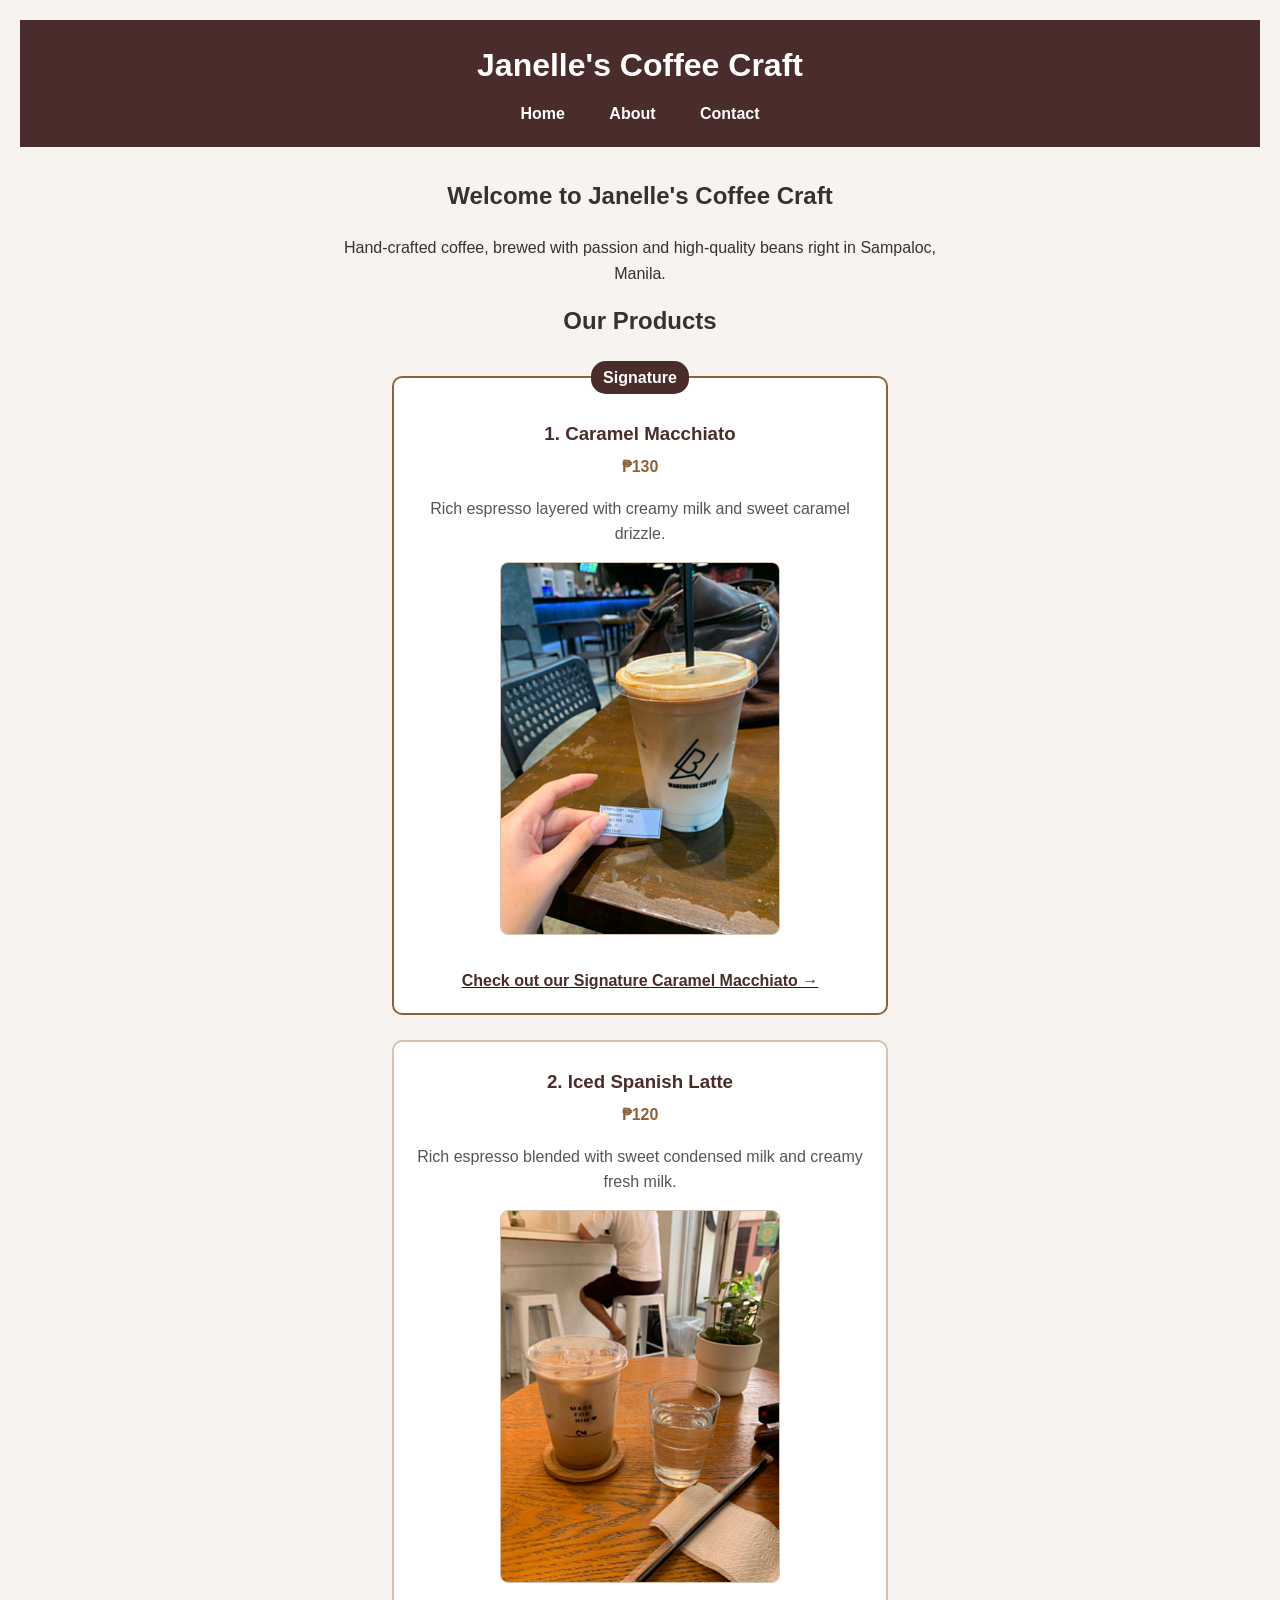
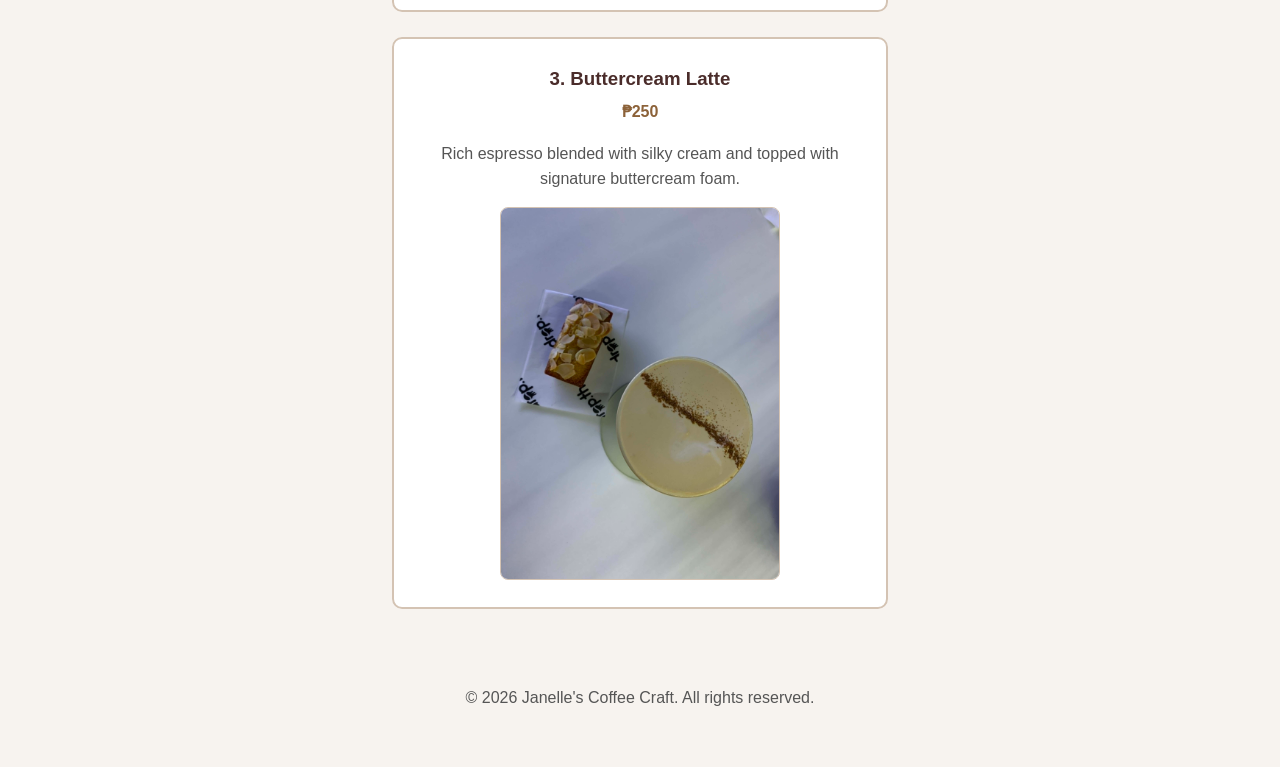
==== index.html @ 73d6a41f "Match index header width with about and contact pages" ====
<!DOCTYPE html>
<html lang="en">
<head>
  <meta charset="UTF-8">
  <meta name="viewport" content="width=device-width, initial-scale=1.0">
  <title>Janelle's Coffee Craft - Home</title>
  <link rel="stylesheet" href="style.css">
  <style>
    body {
      font-family: Arial, sans-serif;
      background-color: #f7f3ef;
      color: #333333;
      text-align: center;
      margin: 0;
      padding: 20px; /* Matching about.html and contact.html */
    }

    nav a {
      color: #ffffff;
      font-weight: bold;
      text-decoration: none;
      margin: 0 10px;
    }

    nav a:hover {
      color: #d4c3b3;
    }

    main {
      max-width: 650px;
      margin: 0 auto;
      text-align: center;
    }
  </style>
</head>
<body>

  <header>
    <h1 style="color: #ffffff;">Janelle's Coffee Craft</h1>
    <nav style="color: #ffffff;">
      <ul>
        <li><a href="index.html" style="color: #ffffff;">Home</a></li>
        <li><a href="about.html" style="color: #ffffff;">About</a></li>
        <li><a href="contact.html" style="color: #ffffff;">Contact</a></li>
      </ul>
    </nav>
  </header>

  <main>
    <h2>Welcome to Janelle's Coffee Craft</h2>
    <p>Hand-crafted coffee, brewed with passion and high-quality beans right in Sampaloc, Manila.</p>

    <h2>Our Products</h2>

    <!-- Coffee Item 1 -->
    <table align="center" border="0" cellpadding="0" cellspacing="0" style="max-width: 500px; width: 100%; margin-bottom: 25px;">
      <tr>
        <td>
          <fieldset style="background-color: #ffffff; border: 2px solid #8c6239; border-radius: 10px; padding: 20px; text-align: center;">
            <legend style="background-color: #4a2c2a; color: #ffffff; padding: 4px 12px; border-radius: 15px; font-weight: bold;">Signature</legend>
            <h3 style="color: #4a2c2a; margin: 5px 0;">1. Caramel Macchiato</h3>
            <p style="color: #8c6239; font-weight: bold; font-size: 16px; margin: 5px 0;">₱130</p>
            <p style="color: #555555; margin-bottom: 15px;">Rich espresso layered with creamy milk and sweet caramel drizzle.</p>
            <a href="products/caramel-macchiato.html">
              <img src="coffee1.jpg" alt="Caramel Macchiato" width="280" style="border-radius: 8px; border: 1px solid #d4c3b3;"><br><br>
              <b style="color: #4a2c2a;">Check out our Signature Caramel Macchiato &rarr;</b>
            </a>
          </fieldset>
        </td>
      </tr>
    </table>

    <!-- Coffee Item 2 -->
    <table align="center" border="0" cellpadding="0" cellspacing="0" style="max-width: 500px; width: 100%; margin-bottom: 25px;">
      <tr>
        <td>
          <fieldset style="background-color: #ffffff; border: 2px solid #d4c3b3; border-radius: 10px; padding: 20px; text-align: center;">
            <h3 style="color: #4a2c2a; margin: 5px 0;">2. Iced Spanish Latte</h3>
            <p style="color: #8c6239; font-weight: bold; font-size: 16px; margin: 5px 0;">₱120</p>
            <p style="color: #555555; margin-bottom: 15px;">Rich espresso blended with sweet condensed milk and creamy fresh milk.</p>
            <img src="coffee2.jpg" alt="Iced Spanish Latte" width="280" style="border-radius: 8px; border: 1px solid #d4c3b3;">
          </fieldset>
        </td>
      </tr>
    </table>

    <!-- Coffee Item 3 -->
    <table align="center" border="0" cellpadding="0" cellspacing="0" style="max-width: 500px; width: 100%; margin-bottom: 25px;">
      <tr>
        <td>
          <fieldset style="background-color: #ffffff; border: 2px solid #d4c3b3; border-radius: 10px; padding: 20px; text-align: center;">
            <h3 style="color: #4a2c2a; margin: 5px 0;">3. Buttercream Latte</h3>
            <p style="color: #8c6239; font-weight: bold; font-size: 16px; margin: 5px 0;">₱250</p>
            <p style="color: #555555; margin-bottom: 15px;">Rich espresso blended with silky cream and topped with signature buttercream foam.</p>
            <img src="coffee3.jpg" alt="Buttercream Latte" width="280" style="border-radius: 8px; border: 1px solid #d4c3b3;">
          </fieldset>
        </td>
      </tr>
    </table>

  </main>

  <footer>
    <p>&copy; 2026 Janelle's Coffee Craft. All rights reserved.</p>
  </footer>

</body>
</html>
---- style.css ----
/* ==========================================================================
   1. VARIABLES
   ========================================================================== */
:root {
  --brand-color: #4a2c2a;
  --accent-color: #8c6239;
  --dark-ink: #333333;
  --muted-grey: #555555;
  --light-bg: #f7f3ef;
  --card-bg: #ffffff;
  --border-color: #d4c3b3;
}

/* ==========================================================================
   2. BASE STYLES
   ========================================================================== */
*, *::before, *::after {
  box-sizing: border-box;
}

body {
  font-family: Arial, sans-serif;
  line-height: 1.6;
  color: var(--dark-ink);
  background-color: var(--light-bg);
  margin: 0;
  padding: 0;
  text-align: center;
}

h1, h2, h3 {
  margin-top: 0;
}

/* ==========================================================================
   3. LAYOUT REGIONS
   ========================================================================== */
header {
  background-color: var(--brand-color);
  color: #ffffff;
  padding: 20px 0;
  margin-bottom: 30px;
}

header h1 {
  color: #ffffff;
  margin-bottom: 10px;
}

/* 🧭 Style the Nav (Horizontal Bar Requirement) */
nav ul {
  list-style: none;
  padding: 0;
  margin: 0;
}

nav li {
  display: inline-block;
  margin: 0 10px;
}

nav a {
  color: #ffffff;
  text-decoration: none;
  font-weight: bold;
}

nav a:hover {
  color: var(--border-color);
}

main {
  max-width: 800px;
  margin: 0 auto;
  padding: 0 20px;
}

footer {
  padding: 20px 0;
  margin-top: 40px;
  color: var(--muted-grey);
}

/* ==========================================================================
   4. COMPONENTS
   ========================================================================== */
.product-card {
  background-color: var(--card-bg);
  border: 2px solid var(--border-color);
  border-radius: 10px;
  padding: 20px;
  margin: 0 auto 25px auto;
  max-width: 500px;
}

.product-card.signature {
  border-color: var(--accent-color);
}

.product-card h3 {
  color: var(--brand-color);
}

.product-price {
  color: var(--accent-color);
  font-weight: bold;
  font-size: 1.1rem;
}

.product-card img {
  border-radius: 8px;
  border: 1px solid var(--border-color);
  max-width: 100%;
  height: auto;
}
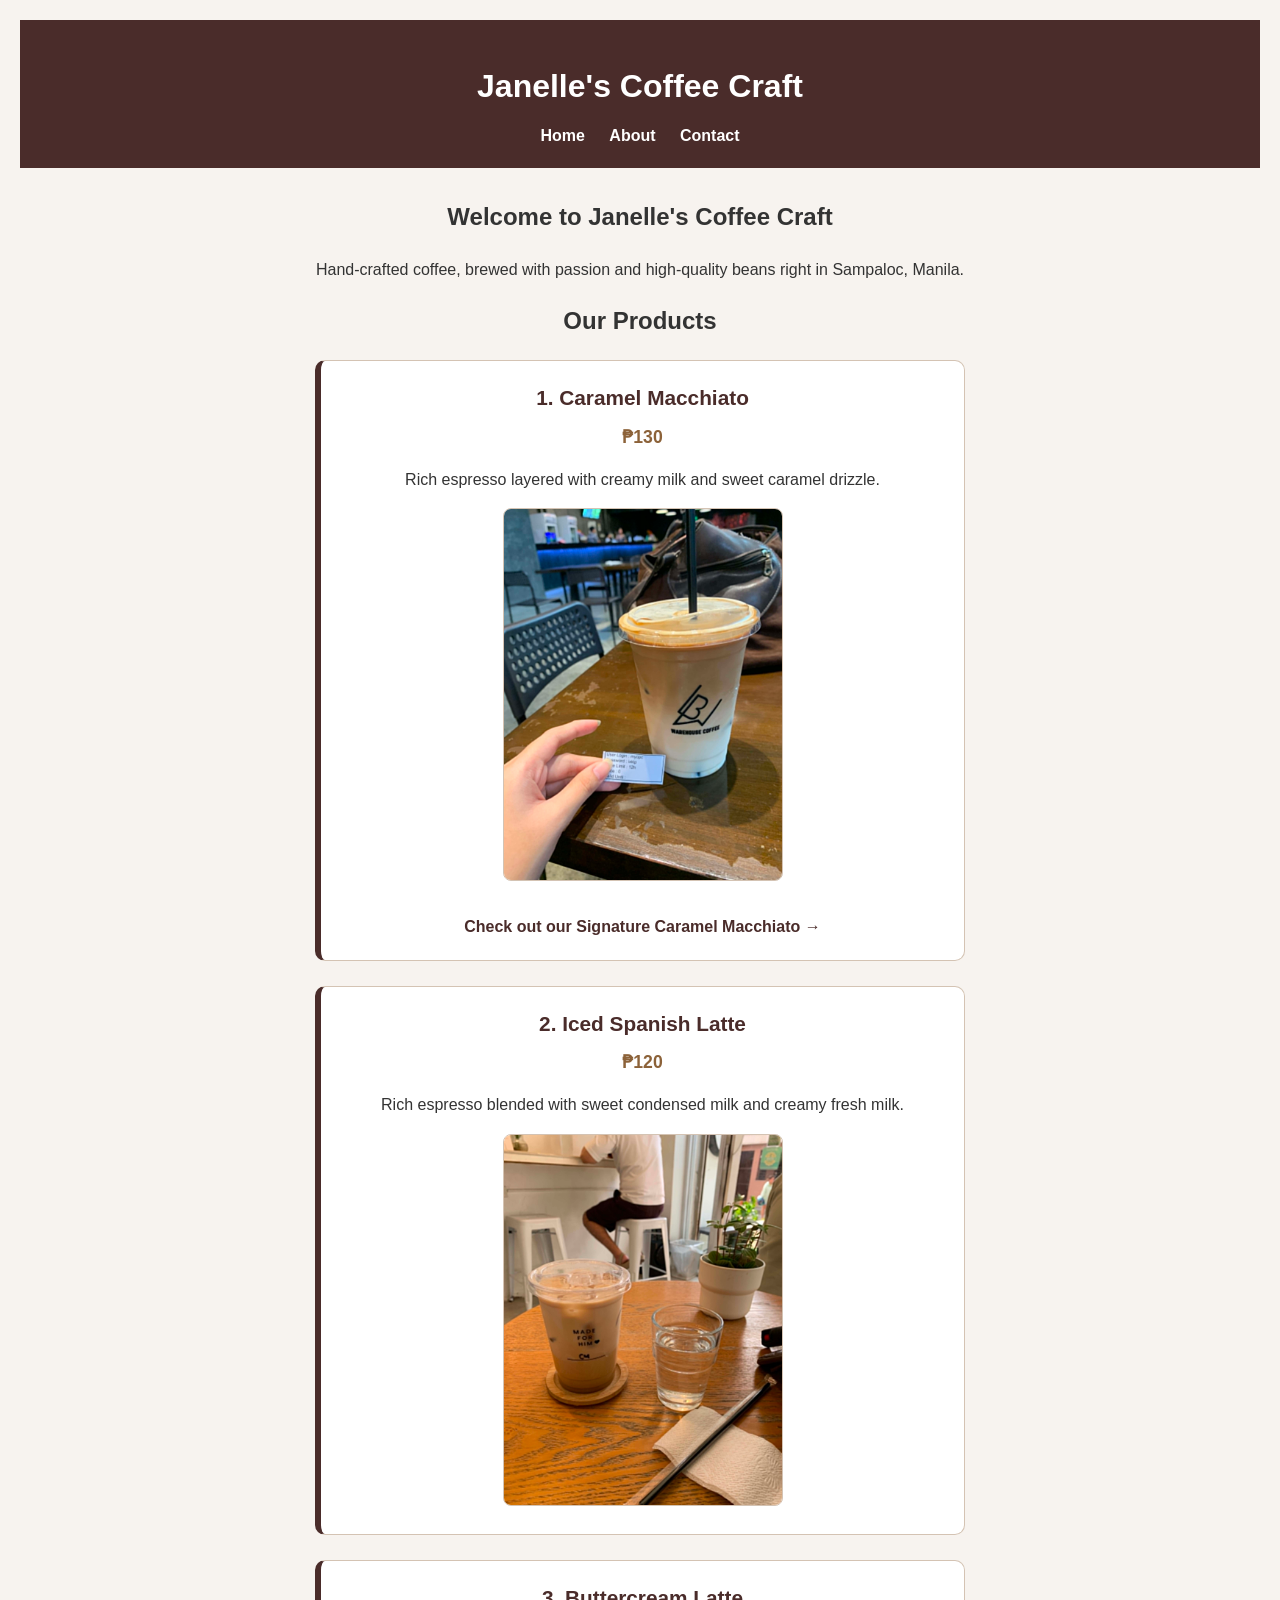
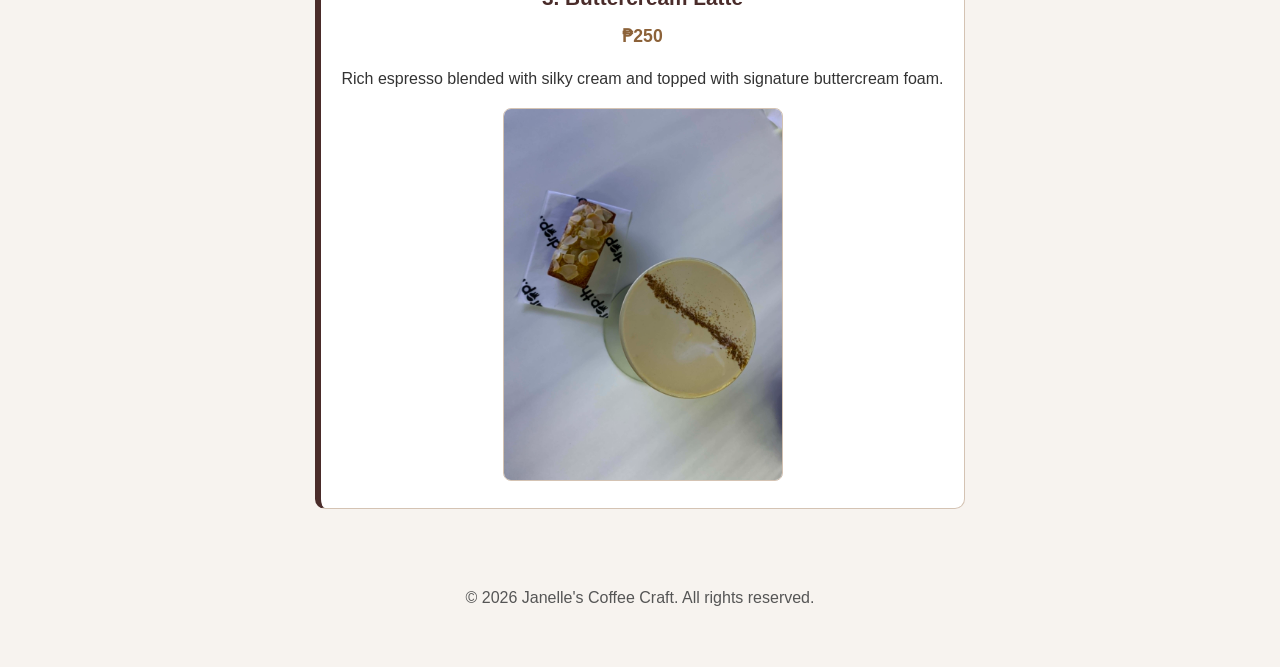
==== commit 2bea9400: "Update styles, forms, and accessibility focus states across all pages for Task 5.2" ====
--- a/index.html
+++ b/index.html
@@ -5,43 +5,16 @@
   <meta name="viewport" content="width=device-width, initial-scale=1.0">
   <title>Janelle's Coffee Craft - Home</title>
   <link rel="stylesheet" href="style.css">
-  <style>
-    body {
-      font-family: Arial, sans-serif;
-      background-color: #f7f3ef;
-      color: #333333;
-      text-align: center;
-      margin: 0;
-      padding: 20px; /* Matching about.html and contact.html */
-    }
-
-    nav a {
-      color: #ffffff;
-      font-weight: bold;
-      text-decoration: none;
-      margin: 0 10px;
-    }
-
-    nav a:hover {
-      color: #d4c3b3;
-    }
-
-    main {
-      max-width: 650px;
-      margin: 0 auto;
-      text-align: center;
-    }
-  </style>
 </head>
 <body>
 
   <header>
-    <h1 style="color: #ffffff;">Janelle's Coffee Craft</h1>
-    <nav style="color: #ffffff;">
+    <h1>Janelle's Coffee Craft</h1>
+    <nav>
       <ul>
-        <li><a href="index.html" style="color: #ffffff;">Home</a></li>
-        <li><a href="about.html" style="color: #ffffff;">About</a></li>
-        <li><a href="contact.html" style="color: #ffffff;">Contact</a></li>
+        <li><a href="index.html">Home</a></li>
+        <li><a href="about.html">About</a></li>
+        <li><a href="contact.html">Contact</a></li>
       </ul>
     </nav>
   </header>
@@ -53,50 +26,31 @@
     <h2>Our Products</h2>
 
     <!-- Coffee Item 1 -->
-    <table align="center" border="0" cellpadding="0" cellspacing="0" style="max-width: 500px; width: 100%; margin-bottom: 25px;">
-      <tr>
-        <td>
-          <fieldset style="background-color: #ffffff; border: 2px solid #8c6239; border-radius: 10px; padding: 20px; text-align: center;">
-            <legend style="background-color: #4a2c2a; color: #ffffff; padding: 4px 12px; border-radius: 15px; font-weight: bold;">Signature</legend>
-            <h3 style="color: #4a2c2a; margin: 5px 0;">1. Caramel Macchiato</h3>
-            <p style="color: #8c6239; font-weight: bold; font-size: 16px; margin: 5px 0;">₱130</p>
-            <p style="color: #555555; margin-bottom: 15px;">Rich espresso layered with creamy milk and sweet caramel drizzle.</p>
-            <a href="products/caramel-macchiato.html">
-              <img src="coffee1.jpg" alt="Caramel Macchiato" width="280" style="border-radius: 8px; border: 1px solid #d4c3b3;"><br><br>
-              <b style="color: #4a2c2a;">Check out our Signature Caramel Macchiato &rarr;</b>
-            </a>
-          </fieldset>
-        </td>
-      </tr>
-    </table>
+    <div class="product-card">
+      <h3>1. Caramel Macchiato</h3>
+      <p class="product-price">₱130</p>
+      <p>Rich espresso layered with creamy milk and sweet caramel drizzle.</p>
+      <a href="products/caramel-macchiato.html">
+        <img src="coffee1.jpg" alt="Caramel Macchiato" width="280"><br><br>
+        <b>Check out our Signature Caramel Macchiato &rarr;</b>
+      </a>
+    </div>
 
     <!-- Coffee Item 2 -->
-    <table align="center" border="0" cellpadding="0" cellspacing="0" style="max-width: 500px; width: 100%; margin-bottom: 25px;">
-      <tr>
-        <td>
-          <fieldset style="background-color: #ffffff; border: 2px solid #d4c3b3; border-radius: 10px; padding: 20px; text-align: center;">
-            <h3 style="color: #4a2c2a; margin: 5px 0;">2. Iced Spanish Latte</h3>
-            <p style="color: #8c6239; font-weight: bold; font-size: 16px; margin: 5px 0;">₱120</p>
-            <p style="color: #555555; margin-bottom: 15px;">Rich espresso blended with sweet condensed milk and creamy fresh milk.</p>
-            <img src="coffee2.jpg" alt="Iced Spanish Latte" width="280" style="border-radius: 8px; border: 1px solid #d4c3b3;">
-          </fieldset>
-        </td>
-      </tr>
-    </table>
+    <div class="product-card">
+      <h3>2. Iced Spanish Latte</h3>
+      <p class="product-price">₱120</p>
+      <p>Rich espresso blended with sweet condensed milk and creamy fresh milk.</p>
+      <img src="coffee2.jpg" alt="Iced Spanish Latte" width="280">
+    </div>
 
     <!-- Coffee Item 3 -->
-    <table align="center" border="0" cellpadding="0" cellspacing="0" style="max-width: 500px; width: 100%; margin-bottom: 25px;">
-      <tr>
-        <td>
-          <fieldset style="background-color: #ffffff; border: 2px solid #d4c3b3; border-radius: 10px; padding: 20px; text-align: center;">
-            <h3 style="color: #4a2c2a; margin: 5px 0;">3. Buttercream Latte</h3>
-            <p style="color: #8c6239; font-weight: bold; font-size: 16px; margin: 5px 0;">₱250</p>
-            <p style="color: #555555; margin-bottom: 15px;">Rich espresso blended with silky cream and topped with signature buttercream foam.</p>
-            <img src="coffee3.jpg" alt="Buttercream Latte" width="280" style="border-radius: 8px; border: 1px solid #d4c3b3;">
-          </fieldset>
-        </td>
-      </tr>
-    </table>
+    <div class="product-card">
+      <h3>3. Buttercream Latte</h3>
+      <p class="product-price">₱250</p>
+      <p>Rich espresso blended with silky cream and topped with signature buttercream foam.</p>
+      <img src="coffee3.jpg" alt="Buttercream Latte" width="280">
+    </div>
 
   </main>
 
--- a/style.css
+++ b/style.css
@@ -2,8 +2,8 @@
    1. VARIABLES
    ========================================================================== */
 :root {
-  --brand-color: #4a2c2a;
-  --accent-color: #8c6239;
+  --brand: #4a2c2a;
+  --accent: #8c6239;
   --dark-ink: #333333;
   --muted-grey: #555555;
   --light-bg: #f7f3ef;
@@ -24,19 +24,25 @@
   color: var(--dark-ink);
   background-color: var(--light-bg);
   margin: 0;
-  padding: 0;
+  padding: 20px;
   text-align: center;
 }
 
-h1, h2, h3 {
-  margin-top: 0;
+/* Accessible focus outline for keyboard users */
+input:focus,
+select:focus,
+textarea:focus,
+button:focus,
+a:focus {
+  outline: 3px solid var(--brand);
+  outline-offset: 2px;
 }
 
 /* ==========================================================================
    3. LAYOUT REGIONS
    ========================================================================== */
 header {
-  background-color: var(--brand-color);
+  background-color: var(--brand);
   color: #ffffff;
   padding: 20px 0;
   margin-bottom: 30px;
@@ -47,7 +53,6 @@
   margin-bottom: 10px;
 }
 
-/* 🧭 Style the Nav (Horizontal Bar Requirement) */
 nav ul {
   list-style: none;
   padding: 0;
@@ -60,19 +65,19 @@
 }
 
 nav a {
-  color: #ffffff;
+  color: #ffffff !important;
+  font-weight: bold;
   text-decoration: none;
-  font-weight: bold;
 }
 
 nav a:hover {
-  color: var(--border-color);
+  color: var(--border-color) !important;
 }
 
 main {
-  max-width: 800px;
+  max-width: 650px;
   margin: 0 auto;
-  padding: 0 20px;
+  text-align: center;
 }
 
 footer {
@@ -82,29 +87,30 @@
 }
 
 /* ==========================================================================
-   4. COMPONENTS
+   4. PRODUCT CARDS
    ========================================================================== */
 .product-card {
   background-color: var(--card-bg);
-  border: 2px solid var(--border-color);
   border-radius: 10px;
-  padding: 20px;
-  margin: 0 auto 25px auto;
-  max-width: 500px;
-}
-
-.product-card.signature {
-  border-color: var(--accent-color);
+  padding: 20px; /* At least 16px padding */
+  margin-bottom: 25px; /* Keeps cards from touching */
+  border: 1px solid var(--border-color);
+  border-left: 6px solid var(--brand); /* Coloured left border using brand variable */
+  text-align: center;
 }
 
 .product-card h3 {
-  color: var(--brand-color);
+  color: var(--brand); /* Distinct color for product name */
+  font-size: 1.3rem;   /* Distinct font-size for product name */
+  margin-top: 0;
+  margin-bottom: 8px;
 }
 
 .product-price {
-  color: var(--accent-color);
+  color: var(--accent);
   font-weight: bold;
   font-size: 1.1rem;
+  margin: 5px 0 10px 0;
 }
 
 .product-card img {
@@ -112,4 +118,71 @@
   border: 1px solid var(--border-color);
   max-width: 100%;
   height: auto;
+}
+
+.product-card a {
+  color: var(--brand);
+  text-decoration: none;
+}
+
+/* ==========================================================================
+   5. CONTACT FORM
+   ========================================================================== */
+form {
+  max-width: 450px;
+  margin: 25px auto;
+  text-align: left;
+}
+
+fieldset {
+  background-color: var(--card-bg);
+  border: 2px solid var(--border-color);
+  border-radius: 10px;
+  padding: 20px 25px;
+}
+
+legend {
+  font-weight: bold;
+  color: var(--brand);
+  padding: 0 8px;
+  font-size: 1.1rem;
+}
+
+label {
+  display: block;
+  margin-top: 10px;
+  color: var(--dark-ink);
+  font-weight: bold;
+}
+
+input[type="text"],
+input[type="email"],
+select,
+textarea {
+  width: 100%;
+  padding: 10px;
+  margin-top: 5px;
+  margin-bottom: 15px;
+  border: 1px solid var(--border-color);
+  border-radius: 5px;
+  background-color: #fafafa;
+  color: var(--dark-ink);
+  font-family: inherit;
+  font-size: 1rem;
+}
+
+button[type="submit"] {
+  width: 100%;
+  background-color: var(--brand);
+  color: #ffffff;
+  padding: 12px;
+  border: none;
+  border-radius: 5px;
+  font-size: 1rem;
+  font-weight: bold;
+  cursor: pointer;
+}
+
+button[type="submit"]:hover {
+  background-color: var(--accent);
 }
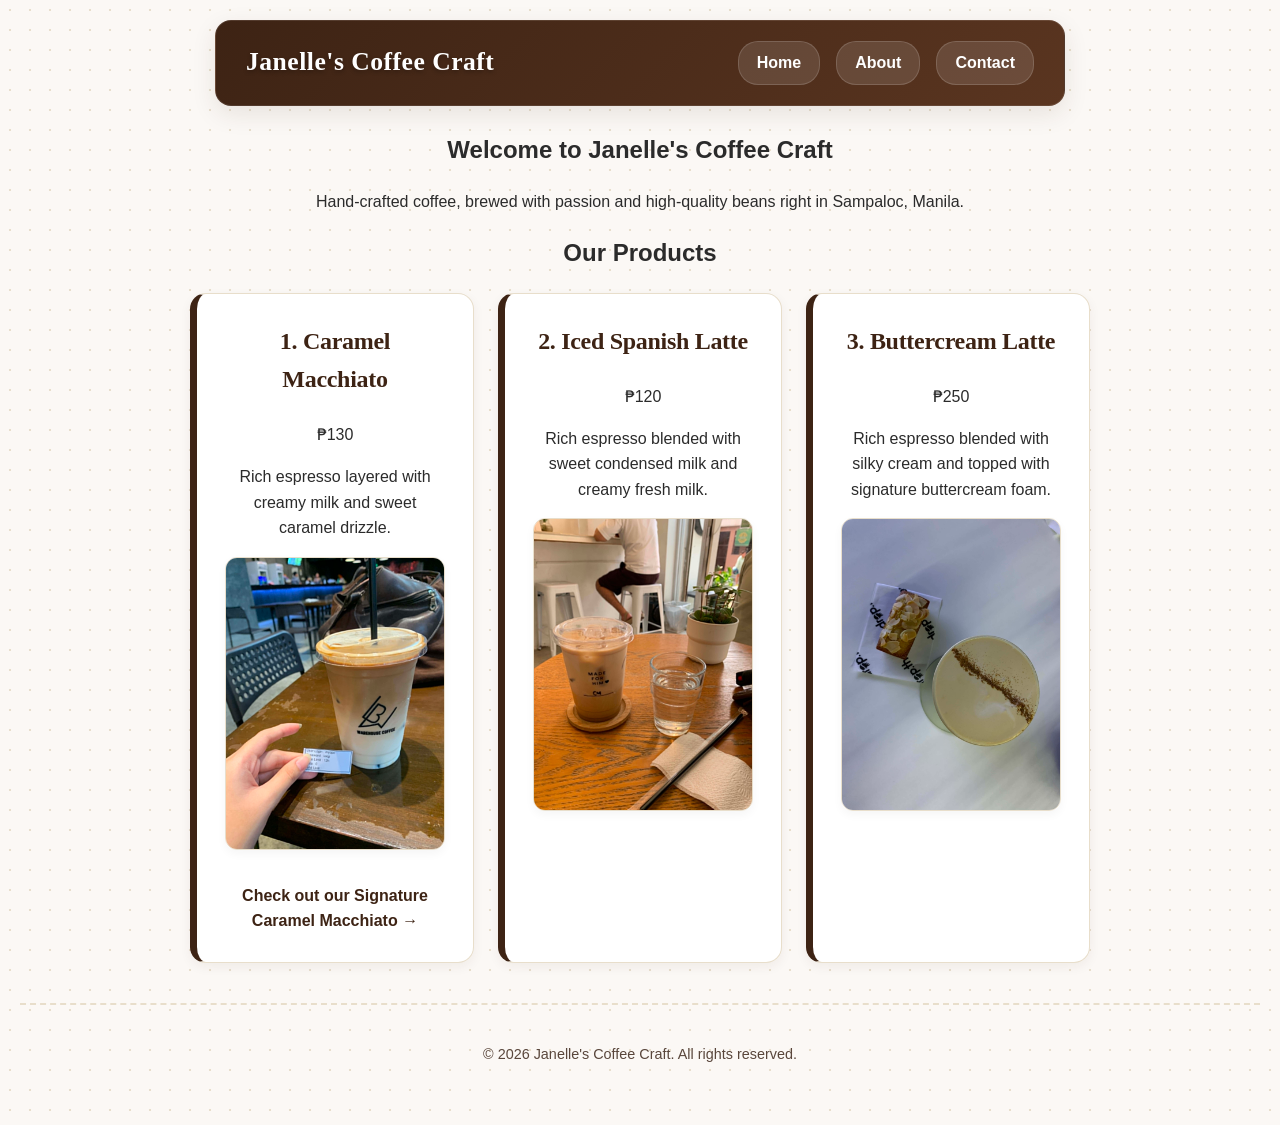
==== commit e07443c0: "Implement responsive side-by-side product grid with Flexbox" ====
--- a/index.html
+++ b/index.html
@@ -8,8 +8,8 @@
 </head>
 <body>
 
-  <header>
-    <h1>Janelle's Coffee Craft</h1>
+  <header class="site-header">
+    <h1><a href="index.html">Janelle's Coffee Craft</a></h1>
     <nav>
       <ul>
         <li><a href="index.html">Home</a></li>
@@ -25,31 +25,36 @@
 
     <h2>Our Products</h2>
 
-    <!-- Coffee Item 1 -->
-    <div class="product-card">
-      <h3>1. Caramel Macchiato</h3>
-      <p class="product-price">₱130</p>
-      <p>Rich espresso layered with creamy milk and sweet caramel drizzle.</p>
-      <a href="products/caramel-macchiato.html">
-        <img src="coffee1.jpg" alt="Caramel Macchiato" width="280"><br><br>
-        <b>Check out our Signature Caramel Macchiato &rarr;</b>
-      </a>
-    </div>
+    <!-- Wrapped in product-grid container for Flexbox side-by-side layout -->
+    <div class="product-grid">
 
-    <!-- Coffee Item 2 -->
-    <div class="product-card">
-      <h3>2. Iced Spanish Latte</h3>
-      <p class="product-price">₱120</p>
-      <p>Rich espresso blended with sweet condensed milk and creamy fresh milk.</p>
-      <img src="coffee2.jpg" alt="Iced Spanish Latte" width="280">
-    </div>
+      <!-- Coffee Item 1 -->
+      <div class="product-card">
+        <h3>1. Caramel Macchiato</h3>
+        <p class="product-price">₱130</p>
+        <p>Rich espresso layered with creamy milk and sweet caramel drizzle.</p>
+        <a href="products/caramel-macchiato.html">
+          <img src="coffee1.jpg" alt="Caramel Macchiato" width="280"><br><br>
+          <b>Check out our Signature Caramel Macchiato &rarr;</b>
+        </a>
+      </div>
 
-    <!-- Coffee Item 3 -->
-    <div class="product-card">
-      <h3>3. Buttercream Latte</h3>
-      <p class="product-price">₱250</p>
-      <p>Rich espresso blended with silky cream and topped with signature buttercream foam.</p>
-      <img src="coffee3.jpg" alt="Buttercream Latte" width="280">
+      <!-- Coffee Item 2 -->
+      <div class="product-card">
+        <h3>2. Iced Spanish Latte</h3>
+        <p class="product-price">₱120</p>
+        <p>Rich espresso blended with sweet condensed milk and creamy fresh milk.</p>
+        <img src="coffee2.jpg" alt="Iced Spanish Latte" width="280">
+      </div>
+
+      <!-- Coffee Item 3 -->
+      <div class="product-card">
+        <h3>3. Buttercream Latte</h3>
+        <p class="product-price">₱250</p>
+        <p>Rich espresso blended with silky cream and topped with signature buttercream foam.</p>
+        <img src="coffee3.jpg" alt="Buttercream Latte" width="280">
+      </div>
+
     </div>
 
   </main>
--- a/style.css
+++ b/style.css
@@ -1,188 +1,335 @@
 /* ==========================================================================
-   1. VARIABLES
+   Activity 5.1 & 5.2: Shop: Create Your Stylesheet
+   ==========================================================================
+   1. VARIABLES & CREATIVE THEME EXTENSIONS
    ========================================================================== */
 :root {
-  --brand: #4a2c2a;
-  --accent: #8c6239;
-  --dark-ink: #333333;
-  --muted-grey: #555555;
-  --light-bg: #f7f3ef;
-  --card-bg: #ffffff;
-  --border-color: #d4c3b3;
-}
-
-/* ==========================================================================
-   2. BASE STYLES
-   ========================================================================== */
-*, *::before, *::after {
+  --brand-color: #3d2314;       /* Main Brand Colour (Deep Roast Espresso) */
+  --brand-medium: #5a3520;     /* Warm Mocha */
+  --accent-gold: #c8963e;      /* Creamy Caramel Accent */
+  --dark-ink: #2b2b2b;          /* Dark Ink Body Text */
+  --muted-grey: #59463b;       /* Muted Grey Text (Passes >= 4.5:1 Contrast) */
+  --light-bg: #fbf8f5;         /* Soft Cream Background */
+  --white: #ffffff;
+  --card-border: #e8decb;
+  --shadow-sm: 0 4px 12px rgba(61, 35, 20, 0.06);
+  --shadow-md: 0 8px 24px rgba(61, 35, 20, 0.1);
+  --accent-foam: #f2e9dc;      /* Subtitle/Highlight background */
+}
+
+/* ==========================================================================
+   2. BASE STYLES & ACCESSIBILITY
+   ========================================================================== */
+*,
+*::before,
+*::after {
   box-sizing: border-box;
 }
 
 body {
-  font-family: Arial, sans-serif;
+  font-family: 'Segoe UI', Tahoma, Geneva, Verdana, sans-serif;
   line-height: 1.6;
   color: var(--dark-ink);
   background-color: var(--light-bg);
+  background-image: radial-gradient(var(--card-border) 0.8px, transparent 0.8px);
+  background-size: 20px 20px;
   margin: 0;
   padding: 20px;
-  text-align: center;
-}
-
-/* Accessible focus outline for keyboard users */
+}
+
+a {
+  color: var(--brand-color);
+  text-decoration: none;
+  transition: all 0.2s ease;
+}
+
+a:hover {
+  color: var(--accent-gold);
+}
+
+/* Accessible Keyboard Focus State (Uses Brand Color Variable) */
+a:focus,
+button:focus,
 input:focus,
 select:focus,
-textarea:focus,
-button:focus,
-a:focus {
-  outline: 3px solid var(--brand);
-  outline-offset: 2px;
-}
-
-/* ==========================================================================
-   3. LAYOUT REGIONS
-   ========================================================================== */
+textarea:focus {
+  outline: 3px solid var(--brand-color) !important;
+  outline-offset: 3px !important;
+}
+
+/* ==========================================================================
+   3. LAYOUT REGIONS & FLEXBOX HEADER (Activity 6.1)
+   ========================================================================== */
+.site-header,
 header {
-  background-color: var(--brand);
-  color: #ffffff;
-  padding: 20px 0;
-  margin-bottom: 30px;
-}
-
-header h1 {
-  color: #ffffff;
-  margin-bottom: 10px;
-}
-
-nav ul {
-  list-style: none;
-  padding: 0;
-  margin: 0;
-}
-
-nav li {
+  display: flex !important;
+  justify-content: space-between !important;
+  align-items: center !important;
+  background: linear-gradient(135deg, var(--brand-color) 0%, var(--brand-medium) 100%) !important;
+  color: var(--white) !important;
+  padding: 20px 30px !important;
+  border-radius: 16px;
+  box-shadow: var(--shadow-md);
+  max-width: 850px;
+  margin: 0 auto 25px auto;
+  border: 1px solid rgba(255, 255, 255, 0.1);
+}
+
+/* Far Left: Shop Name */
+header h1,
+.site-header h1 {
+  color: var(--white) !important;
+  font-family: 'Georgia', serif !important;
+  font-size: 1.6rem !important;
+  letter-spacing: 0.5px;
+  margin: 0 !important;
+  text-decoration: none !important;
+  text-shadow: 0 2px 4px rgba(0, 0, 0, 0.3);
+  text-align: left !important;
+}
+
+header h1 a,
+.site-header h1 a {
+  color: var(--white) !important;
+  text-decoration: none !important;
+}
+
+/* Far Right: Nav Flex Container */
+nav {
+  margin: 0 !important;
+  width: auto !important;
+}
+
+.site-header nav ul,
+header nav ul {
+  display: flex !important;
+  gap: 16px !important; /* Flexbox gap used for link spacing */
+  list-style: none !important;
+  padding: 0 !important;
+  margin: 0 !important;
+  align-items: center !important;
+}
+
+/* Removed display: inline-block on li; Flexbox replaces it */
+.site-header nav li,
+header nav li {
+  display: block !important; 
+  margin: 0 !important;
+}
+
+nav a {
+  color: var(--white) !important;
+  font-weight: 600;
+  padding: 8px 18px;
+  border-radius: 20px;
+  background-color: rgba(255, 255, 255, 0.12);
+  border: 1px solid rgba(255, 255, 255, 0.15);
   display: inline-block;
-  margin: 0 10px;
-}
-
-nav a {
-  color: #ffffff !important;
-  font-weight: bold;
-  text-decoration: none;
+  text-decoration: none !important;
+  transition: all 0.25s ease;
+  white-space: nowrap;
 }
 
 nav a:hover {
-  color: var(--border-color) !important;
-}
-
-main {
+  background-color: var(--accent-gold) !important;
+  color: var(--white) !important;
+  transform: translateY(-2px);
+  box-shadow: 0 4px 10px rgba(200, 150, 62, 0.3);
+}
+
+/* Centered Banner/Call-to-Action (Lesson 6.4: Flexbox Centering) */
+.hero-banner,
+.cta-banner {
+  display: flex !important;
+  justify-content: center !important;
+  align-items: center !important;
+  min-height: 120px; /* Explicit height so vertical centering has room to work */
+  background: var(--brand-color);
+  color: var(--white);
+  border-radius: 12px;
+  margin: 20px auto;
+  padding: 20px;
+  text-align: center !important;
+  box-shadow: var(--shadow-sm);
+}
+
+main, 
+section, 
+article, 
+div:not(nav div) {
+  max-width: 900px !important; /* Updated from 650px to fit side-by-side grid */
+  margin-left: auto !important;
+  margin-right: auto !important;
+  text-align: center !important;
+}
+
+h1, h2, h3, h4, p, span, li {
+  text-align: center !important;
+}
+
+footer {
+  text-align: center !important;
+  padding: 24px;
+  color: var(--muted-grey);
+  font-size: 0.9rem;
+  border-top: 2px dashed var(--card-border);
+  margin-top: 40px;
+}
+
+/* ==========================================================================
+   4. COMPONENTS (Product Cards & Content Cards Border Styling)
+   ========================================================================== */
+.product-grid {
+  display: flex !important;
+  flex-wrap: wrap !important;
+  gap: 24px !important;
+  justify-content: center !important;
+  max-width: 900px;
+  margin: 0 auto 30px auto;
+}
+
+   .product-card,
+.place-card,
+fieldset {
+  position: relative;
+  background-color: var(--white) !important;
+  border: 1px solid var(--card-border) !important;
+  border-left: 7px solid var(--brand-color) !important; /* Thick brand color left border */
+  border-radius: 16px !important;
+  padding: 28px !important;
+  margin: 0 auto 25px auto !important;
   max-width: 650px;
-  margin: 0 auto;
-  text-align: center;
-}
-
-footer {
-  padding: 20px 0;
-  margin-top: 40px;
-  color: var(--muted-grey);
-}
-
-/* ==========================================================================
-   4. PRODUCT CARDS
-   ========================================================================== */
+  box-shadow: var(--shadow-sm);
+  transition: transform 0.25s ease, box-shadow 0.25s ease, border-left-color 0.25s ease;
+  overflow: hidden;
+  text-align: center !important;
+}
+
 .product-card {
-  background-color: var(--card-bg);
-  border-radius: 10px;
-  padding: 20px; /* At least 16px padding */
-  margin-bottom: 25px; /* Keeps cards from touching */
-  border: 1px solid var(--border-color);
-  border-left: 6px solid var(--brand); /* Coloured left border using brand variable */
-  text-align: center;
-}
-
-.product-card h3 {
-  color: var(--brand); /* Distinct color for product name */
-  font-size: 1.3rem;   /* Distinct font-size for product name */
+  flex: 1 1 240px !important; /* Grows to fill space, shrinks as needed, wraps at ~240px */
+  margin: 0 !important;       /* Uses flex gap spacing instead of vertical margins */
+  max-width: 100%;
+}
+
+/* Hover Effect: Border changes to gold accent */
+.product-card:hover,
+.place-card:hover,
+fieldset:hover {
+  transform: translateY(-3px);
+  box-shadow: var(--shadow-md);
+  border-left-color: var(--accent-gold) !important;
+}
+
+/* Product Card Typography */
+.product-card h2, 
+.product-card h3,
+.place-card h2, 
+.place-card h3 {
   margin-top: 0;
-  margin-bottom: 8px;
-}
-
-.product-price {
-  color: var(--accent);
-  font-weight: bold;
-  font-size: 1.1rem;
-  margin: 5px 0 10px 0;
-}
-
-.product-card img {
-  border-radius: 8px;
-  border: 1px solid var(--border-color);
+  color: var(--brand-color) !important;
+  font-family: 'Georgia', serif;
+  font-size: 1.5rem;
+  letter-spacing: -0.3px;
+}
+
+.product-card img,
+.place-card img {
   max-width: 100%;
   height: auto;
-}
-
-.product-card a {
-  color: var(--brand);
-  text-decoration: none;
-}
-
-/* ==========================================================================
-   5. CONTACT FORM
-   ========================================================================== */
-form {
-  max-width: 450px;
-  margin: 25px auto;
-  text-align: left;
-}
-
-fieldset {
-  background-color: var(--card-bg);
-  border: 2px solid var(--border-color);
-  border-radius: 10px;
-  padding: 20px 25px;
-}
-
+  border-radius: 12px;
+  border: 1px solid var(--card-border);
+  box-shadow: 0 4px 10px rgba(0, 0, 0, 0.04);
+}
+
+/* Product Badge (e.g., TOP CHOICE tag) */
+.product-card .badge,
+.badge {
+  display: inline-block;
+  background-color: var(--brand-color);
+  color: var(--white);
+  font-size: 0.75rem;
+  font-weight: 700;
+  text-transform: uppercase;
+  letter-spacing: 1px;
+  padding: 4px 14px;
+  border-radius: 20px;
+  margin-bottom: 12px;
+}
+
+/* ==========================================================================
+   5. CONTACT FORM STYLES (Activity 5.2)
+   ========================================================================== */
+/* Styled Legend using Brand Gradient */
 legend {
+  background: linear-gradient(135deg, var(--brand-color), var(--brand-medium)) !important;
+  color: var(--white) !important;
+  padding: 7px 18px !important;
+  border-radius: 20px !important;
   font-weight: bold;
-  color: var(--brand);
-  padding: 0 8px;
-  font-size: 1.1rem;
-}
-
-label {
+  font-size: 12px;
+  letter-spacing: 0.8px;
+  text-transform: uppercase;
+  box-shadow: 0 2px 8px rgba(61, 35, 20, 0.18);
+  margin-bottom: 15px;
+}
+
+form label {
   display: block;
-  margin-top: 10px;
+  margin-bottom: 6px;
+  font-weight: 600;
   color: var(--dark-ink);
-  font-weight: bold;
+  text-align: left !important;
 }
 
 input[type="text"],
 input[type="email"],
-select,
-textarea {
+input[type="tel"],
+textarea,
+select {
   width: 100%;
-  padding: 10px;
-  margin-top: 5px;
-  margin-bottom: 15px;
-  border: 1px solid var(--border-color);
-  border-radius: 5px;
-  background-color: #fafafa;
+  padding: 12px 16px;
+  border: 1.5px solid var(--card-border);
+  border-radius: 10px;
+  margin-bottom: 18px;
+  font-family: inherit;
+  font-size: 0.95rem;
   color: var(--dark-ink);
-  font-family: inherit;
-  font-size: 1rem;
-}
-
-button[type="submit"] {
-  width: 100%;
-  background-color: var(--brand);
-  color: #ffffff;
-  padding: 12px;
+  background-color: var(--light-bg);
+  transition: border-color 0.2s ease, box-shadow 0.2s ease, background-color 0.2s ease;
+}
+
+input[type="text"]:focus,
+input[type="email"]:focus,
+input[type="tel"]:focus,
+textarea:focus,
+select:focus {
+  background-color: var(--white);
+  border-color: var(--brand-color) !important;
+  box-shadow: 0 0 0 3px rgba(61, 35, 20, 0.12);
+}
+
+/* Styled Submit Button & Links */
+button[type="submit"],
+input[type="submit"],
+.btn-link {
+  background: linear-gradient(135deg, var(--brand-color), var(--brand-medium));
+  color: var(--white) !important;
   border: none;
-  border-radius: 5px;
-  font-size: 1rem;
+  padding: 12px 26px;
+  border-radius: 20px;
   font-weight: bold;
+  font-size: 0.95rem;
   cursor: pointer;
-}
-
-button[type="submit"]:hover {
-  background-color: var(--accent);
+  transition: opacity 0.2s ease, transform 0.2s ease, box-shadow 0.2s ease;
+  display: inline-block;
+  box-shadow: 0 4px 10px rgba(61, 35, 20, 0.15);
+}
+
+button[type="submit"]:hover,
+input[type="submit"]:hover,
+.btn-link:hover {
+  opacity: 0.95;
+  transform: translateY(-2px);
+  box-shadow: 0 6px 14px rgba(61, 35, 20, 0.25);
+  color: var(--white);
 }
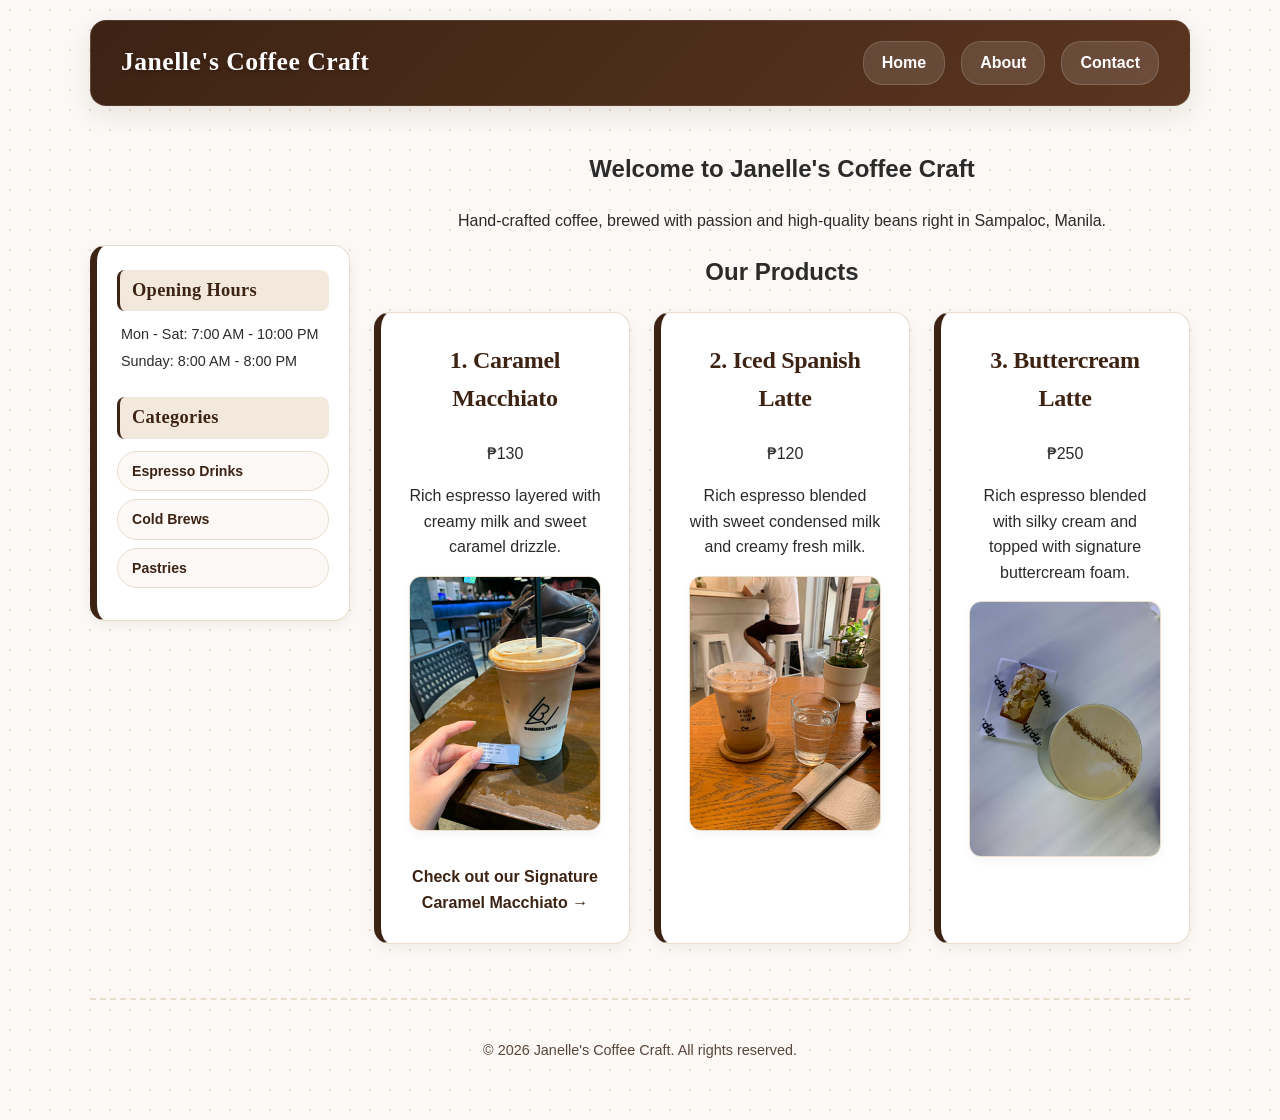
==== commit 813cdfb0: "Add grid layout skeleton and sidebar for Activity 7.1" ====
--- a/index.html
+++ b/index.html
@@ -8,60 +8,81 @@
 </head>
 <body>
 
-  <header class="site-header">
-    <h1><a href="index.html">Janelle's Coffee Craft</a></h1>
-    <nav>
+  <div class="page">
+
+    <!-- Grid Area: masthead -->
+    <header class="site-header">
+      <h1><a href="index.html">Janelle's Coffee Craft</a></h1>
+      <nav>
+        <ul>
+          <li><a href="index.html">Home</a></li>
+          <li><a href="about.html">About</a></li>
+          <li><a href="contact.html">Contact</a></li>
+        </ul>
+      </nav>
+    </header>
+
+    <!-- Grid Area: side (Direct child of .page) -->
+    <aside>
+      <h3>Opening Hours</h3>
+      <p>Mon - Sat: 7:00 AM - 10:00 PM</p>
+      <p>Sunday: 8:00 AM - 8:00 PM</p>
+
+      <h3>Categories</h3>
       <ul>
-        <li><a href="index.html">Home</a></li>
-        <li><a href="about.html">About</a></li>
-        <li><a href="contact.html">Contact</a></li>
+        <li><a href="#">Espresso Drinks</a></li>
+        <li><a href="#">Cold Brews</a></li>
+        <li><a href="#">Pastries</a></li>
       </ul>
-    </nav>
-  </header>
+    </aside>
 
-  <main>
-    <h2>Welcome to Janelle's Coffee Craft</h2>
-    <p>Hand-crafted coffee, brewed with passion and high-quality beans right in Sampaloc, Manila.</p>
+    <!-- Grid Area: main -->
+    <main>
+      <h2>Welcome to Janelle's Coffee Craft</h2>
+      <p>Hand-crafted coffee, brewed with passion and high-quality beans right in Sampaloc, Manila.</p>
 
-    <h2>Our Products</h2>
+      <h2>Our Products</h2>
 
-    <!-- Wrapped in product-grid container for Flexbox side-by-side layout -->
-    <div class="product-grid">
+      <!-- Flexbox container for side-by-side product cards -->
+      <div class="product-grid">
 
-      <!-- Coffee Item 1 -->
-      <div class="product-card">
-        <h3>1. Caramel Macchiato</h3>
-        <p class="product-price">₱130</p>
-        <p>Rich espresso layered with creamy milk and sweet caramel drizzle.</p>
-        <a href="products/caramel-macchiato.html">
-          <img src="coffee1.jpg" alt="Caramel Macchiato" width="280"><br><br>
-          <b>Check out our Signature Caramel Macchiato &rarr;</b>
-        </a>
+        <!-- Coffee Item 1 -->
+        <div class="product-card">
+          <h3>1. Caramel Macchiato</h3>
+          <p class="product-price">₱130</p>
+          <p>Rich espresso layered with creamy milk and sweet caramel drizzle.</p>
+          <a href="products/caramel-macchiato.html">
+            <img src="coffee1.jpg" alt="Caramel Macchiato" width="280"><br><br>
+            <b>Check out our Signature Caramel Macchiato &rarr;</b>
+          </a>
+        </div>
+
+        <!-- Coffee Item 2 -->
+        <div class="product-card">
+          <h3>2. Iced Spanish Latte</h3>
+          <p class="product-price">₱120</p>
+          <p>Rich espresso blended with sweet condensed milk and creamy fresh milk.</p>
+          <img src="coffee2.jpg" alt="Iced Spanish Latte" width="280">
+        </div>
+
+        <!-- Coffee Item 3 -->
+        <div class="product-card">
+          <h3>3. Buttercream Latte</h3>
+          <p class="product-price">₱250</p>
+          <p>Rich espresso blended with silky cream and topped with signature buttercream foam.</p>
+          <img src="coffee3.jpg" alt="Buttercream Latte" width="280">
+        </div>
+
       </div>
 
-      <!-- Coffee Item 2 -->
-      <div class="product-card">
-        <h3>2. Iced Spanish Latte</h3>
-        <p class="product-price">₱120</p>
-        <p>Rich espresso blended with sweet condensed milk and creamy fresh milk.</p>
-        <img src="coffee2.jpg" alt="Iced Spanish Latte" width="280">
-      </div>
+    </main>
 
-      <!-- Coffee Item 3 -->
-      <div class="product-card">
-        <h3>3. Buttercream Latte</h3>
-        <p class="product-price">₱250</p>
-        <p>Rich espresso blended with silky cream and topped with signature buttercream foam.</p>
-        <img src="coffee3.jpg" alt="Buttercream Latte" width="280">
-      </div>
+    <!-- Grid Area: foot -->
+    <footer>
+      <p>&copy; 2026 Janelle's Coffee Craft. All rights reserved.</p>
+    </footer>
 
-    </div>
-
-  </main>
-
-  <footer>
-    <p>&copy; 2026 Janelle's Coffee Craft. All rights reserved.</p>
-  </footer>
+  </div>
 
 </body>
 </html>
--- a/style.css
+++ b/style.css
@@ -70,8 +70,8 @@
   padding: 20px 30px !important;
   border-radius: 16px;
   box-shadow: var(--shadow-md);
-  max-width: 850px;
-  margin: 0 auto 25px auto;
+  max-width: 100% !important;
+  margin: 0;
   border: 1px solid rgba(255, 255, 255, 0.1);
 }
 
@@ -157,14 +157,14 @@
 section, 
 article, 
 div:not(nav div) {
-  max-width: 900px !important; /* Updated from 650px to fit side-by-side grid */
-  margin-left: auto !important;
-  margin-right: auto !important;
-  text-align: center !important;
+  max-width: 900px;
+  margin-left: auto;
+  margin-right: auto;
+  text-align: center;
 }
 
 h1, h2, h3, h4, p, span, li {
-  text-align: center !important;
+  text-align: center;
 }
 
 footer {
@@ -188,7 +188,7 @@
   margin: 0 auto 30px auto;
 }
 
-   .product-card,
+.product-card,
 .place-card,
 fieldset {
   position: relative;
@@ -332,4 +332,118 @@
   transform: translateY(-2px);
   box-shadow: 0 6px 14px rgba(61, 35, 20, 0.25);
   color: var(--white);
+}
+
+/* ==========================================================================
+   6. PAGE SKELETON GRID (Activity 7.1) - Styled & Aligned Sidebar
+   ========================================================================== */
+.page {
+  display: grid;
+  grid-template-columns: 260px 1fr; /* Slightly wider sidebar for better content breathing room */
+  grid-template-areas:
+    "masthead masthead"
+    "side     main"
+    "foot     foot";
+  gap: 24px;
+  max-width: 1100px;
+  margin: 0 auto;
+}
+
+/* Assign Regions to Named Grid Areas */
+header,
+.site-header { 
+  grid-area: masthead; 
+}
+
+/* Sidebar - Styled to match product cards & aligned with product section */
+aside { 
+  grid-area: side;
+  background-color: var(--white);
+  border: 1px solid var(--card-border);
+  border-left: 7px solid var(--brand-color) !important; /* Matches product card accent border */
+  border-radius: 16px;
+  padding: 24px 20px;
+  box-shadow: var(--shadow-sm);
+  max-width: 100% !important;
+  margin-top: 115px !important; /* Pushes sidebar down so top aligns perfectly with Product Cards */
+  text-align: left !important;
+  align-self: start;
+  transition: transform 0.25s ease, box-shadow 0.25s ease, border-left-color 0.25s ease;
+}
+
+/* Subtle hover interaction like product cards */
+aside:hover {
+  transform: translateY(-3px);
+  box-shadow: var(--shadow-md);
+  border-left-color: var(--accent-gold) !important;
+}
+
+/* Sidebar Headings - Styled with warm foam background ribbons */
+aside h3 {
+  text-align: left !important;
+  color: var(--brand-color);
+  font-family: 'Georgia', serif;
+  font-size: 1.15rem;
+  margin-top: 0;
+  margin-bottom: 12px;
+  padding: 6px 12px;
+  background-color: var(--accent-foam);
+  border-radius: 8px;
+  border-left: 3px solid var(--brand-color);
+  letter-spacing: 0.3px;
+}
+
+aside h3:nth-of-type(2) {
+  margin-top: 24px;
+}
+
+aside p {
+  text-align: left !important;
+  font-size: 0.9rem;
+  color: var(--dark-ink);
+  margin: 4px 0;
+  padding-left: 4px;
+}
+
+/* Interactive Pill Navigation for Categories */
+aside ul {
+  list-style: none;
+  padding-left: 0;
+  margin: 10px 0 0 0;
+}
+
+aside li {
+  text-align: left !important;
+  margin-bottom: 8px;
+}
+
+aside li a {
+  display: block;
+  padding: 8px 14px;
+  background-color: var(--light-bg);
+  color: var(--brand-color);
+  font-weight: 600;
+  font-size: 0.88rem;
+  border-radius: 20px;
+  border: 1px solid var(--card-border);
+  transition: all 0.2s ease;
+}
+
+aside li a:hover {
+  background-color: var(--brand-color);
+  color: var(--white);
+  transform: translateX(4px);
+  box-shadow: 0 2px 8px rgba(61, 35, 20, 0.15);
+}
+
+main { 
+  grid-area: main;
+  max-width: 100% !important;
+  margin: 0 !important;
+}
+
+footer { 
+  grid-area: foot; 
+  max-width: 100% !important;
+  margin: 0 !important;
 }
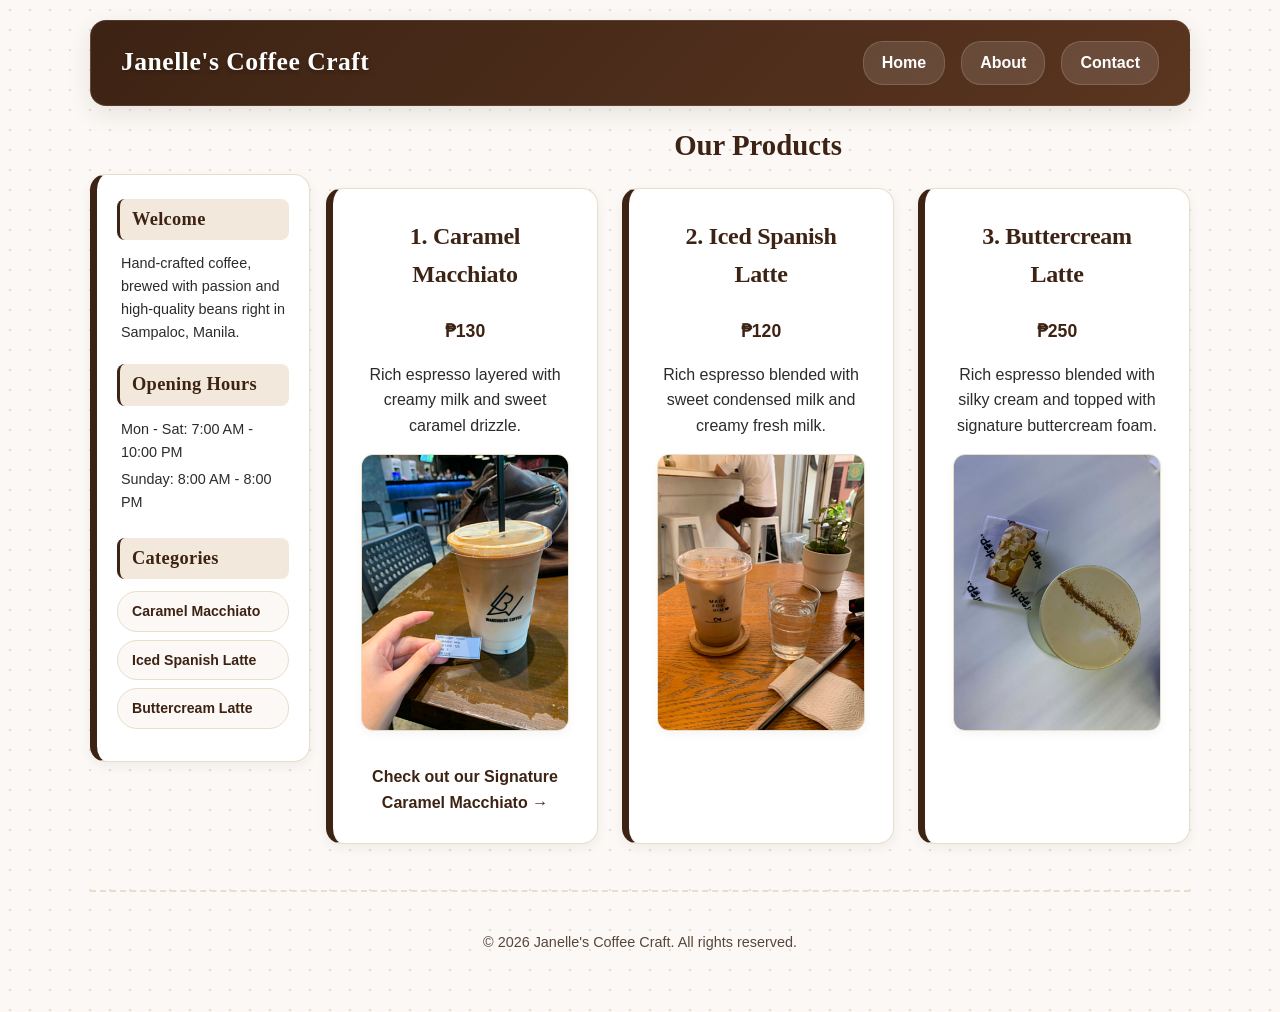
==== commit 778ea141: "Align sidebar with product grid and update categories to cold brews" ====
--- a/index.html
+++ b/index.html
@@ -24,24 +24,26 @@
 
     <!-- Grid Area: side (Direct child of .page) -->
     <aside>
+      <div class="aside-welcome">
+        <h3>Welcome</h3>
+        <p>Hand-crafted coffee, brewed with passion and high-quality beans right in Sampaloc, Manila.</p>
+      </div>
+
       <h3>Opening Hours</h3>
       <p>Mon - Sat: 7:00 AM - 10:00 PM</p>
       <p>Sunday: 8:00 AM - 8:00 PM</p>
 
       <h3>Categories</h3>
       <ul>
-        <li><a href="#">Espresso Drinks</a></li>
-        <li><a href="#">Cold Brews</a></li>
-        <li><a href="#">Pastries</a></li>
+        <li><a href="#">Caramel Macchiato</a></li>
+        <li><a href="#">Iced Spanish Latte</a></li>
+        <li><a href="#">Buttercream Latte</a></li>
       </ul>
     </aside>
 
     <!-- Grid Area: main -->
     <main>
-      <h2>Welcome to Janelle's Coffee Craft</h2>
-      <p>Hand-crafted coffee, brewed with passion and high-quality beans right in Sampaloc, Manila.</p>
-
-      <h2>Our Products</h2>
+      <h2 class="section-title">Our Products</h2>
 
       <!-- Flexbox container for side-by-side product cards -->
       <div class="product-grid">
--- a/style.css
+++ b/style.css
@@ -143,7 +143,7 @@
   display: flex !important;
   justify-content: center !important;
   align-items: center !important;
-  min-height: 120px; /* Explicit height so vertical centering has room to work */
+  min-height: 120px;
   background: var(--brand-color);
   color: var(--white);
   border-radius: 12px;
@@ -164,6 +164,15 @@
 }
 
 h1, h2, h3, h4, p, span, li {
+  text-align: center;
+}
+
+.section-title {
+  color: var(--brand-color);
+  font-family: 'Georgia', serif;
+  font-size: 1.8rem;
+  margin-top: 0;
+  margin-bottom: 20px;
   text-align: center;
 }
 
@@ -241,6 +250,13 @@
   box-shadow: 0 4px 10px rgba(0, 0, 0, 0.04);
 }
 
+.product-price {
+  font-weight: bold;
+  color: var(--brand-color);
+  font-size: 1.1rem;
+  margin: 8px 0;
+}
+
 /* Product Badge (e.g., TOP CHOICE tag) */
 .product-card .badge,
 .badge {
@@ -335,16 +351,16 @@
 }
 
 /* ==========================================================================
-   6. PAGE SKELETON GRID (Activity 7.1) - Styled & Aligned Sidebar
+   6. PAGE SKELETON GRID (Activity 7.1)
    ========================================================================== */
 .page {
   display: grid;
-  grid-template-columns: 260px 1fr; /* Slightly wider sidebar for better content breathing room */
+  grid-template-columns: 220px 1fr;
   grid-template-areas:
     "masthead masthead"
     "side     main"
     "foot     foot";
-  gap: 24px;
+  gap: 16px;
   max-width: 1100px;
   margin: 0 auto;
 }
@@ -355,30 +371,27 @@
   grid-area: masthead; 
 }
 
-/* Sidebar - Styled to match product cards & aligned with product section */
 aside { 
   grid-area: side;
   background-color: var(--white);
   border: 1px solid var(--card-border);
-  border-left: 7px solid var(--brand-color) !important; /* Matches product card accent border */
+  border-left: 7px solid var(--brand-color) !important;
   border-radius: 16px;
   padding: 24px 20px;
   box-shadow: var(--shadow-sm);
   max-width: 100% !important;
-  margin-top: 115px !important; /* Pushes sidebar down so top aligns perfectly with Product Cards */
+  margin: 52px 0 0 0 !important; /* Top margin offsets "Our Products" title to align the sidebar top border directly with the top edge of the 3 product cards */
   text-align: left !important;
   align-self: start;
   transition: transform 0.25s ease, box-shadow 0.25s ease, border-left-color 0.25s ease;
 }
 
-/* Subtle hover interaction like product cards */
 aside:hover {
   transform: translateY(-3px);
   box-shadow: var(--shadow-md);
   border-left-color: var(--accent-gold) !important;
 }
 
-/* Sidebar Headings - Styled with warm foam background ribbons */
 aside h3 {
   text-align: left !important;
   color: var(--brand-color);
@@ -393,7 +406,7 @@
   letter-spacing: 0.3px;
 }
 
-aside h3:nth-of-type(2) {
+aside h3:nth-of-type(n+2) {
   margin-top: 24px;
 }
 
@@ -405,7 +418,10 @@
   padding-left: 4px;
 }
 
-/* Interactive Pill Navigation for Categories */
+.aside-welcome {
+  margin-bottom: 20px;
+}
+
 aside ul {
   list-style: none;
   padding-left: 0;
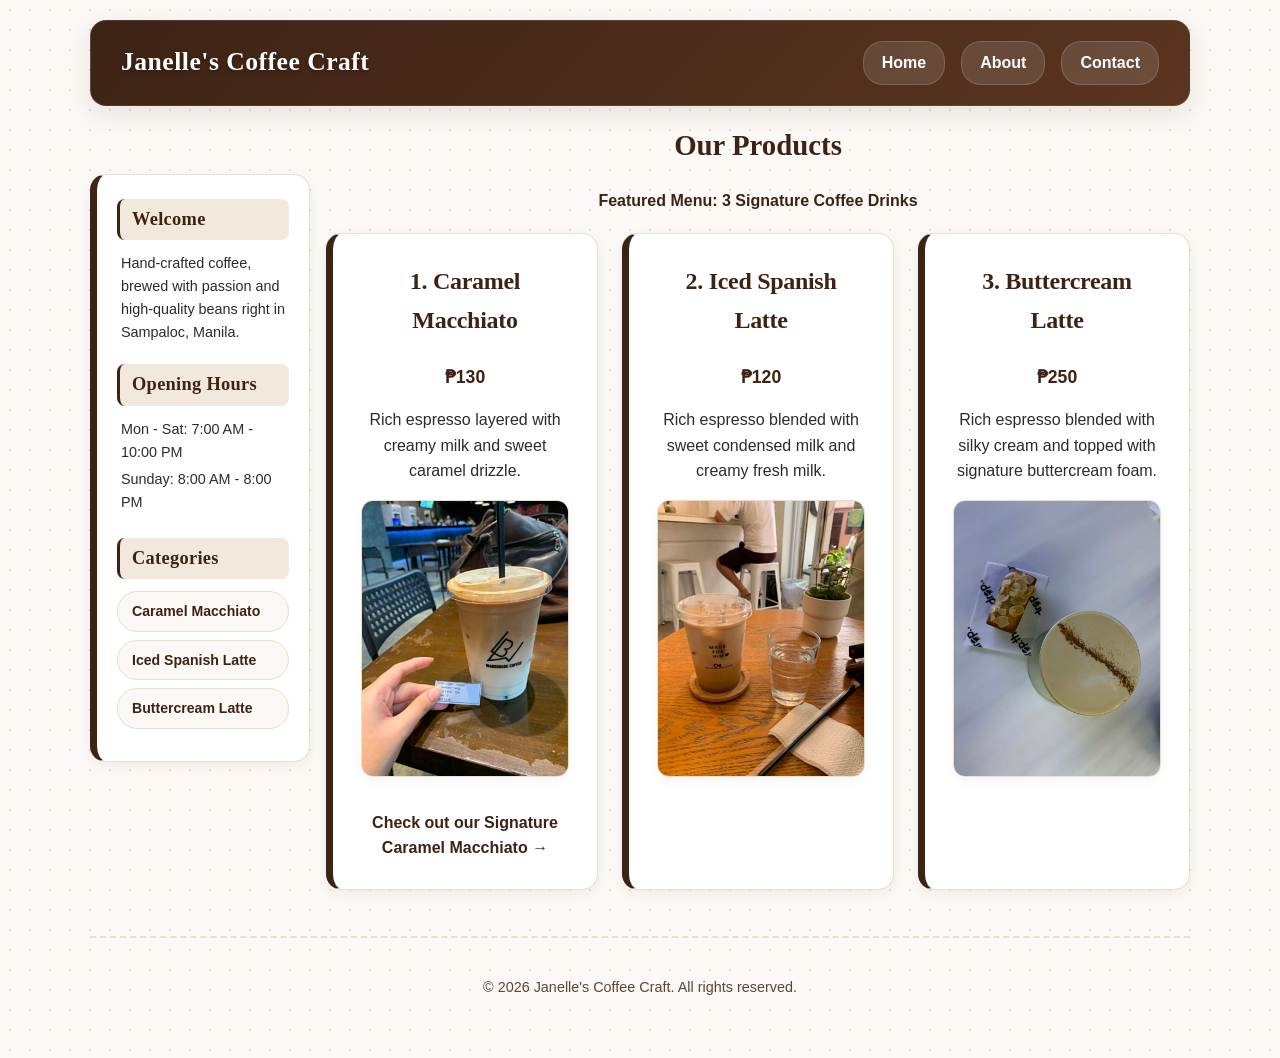
==== commit b3f3016e: "Complete Activity 8.1 - Add script.js and update DOM target IDs across all pages" ====
--- a/index.html
+++ b/index.html
@@ -12,7 +12,7 @@
 
     <!-- Grid Area: masthead -->
     <header class="site-header">
-      <h1><a href="index.html">Janelle's Coffee Craft</a></h1>
+      <h1><a href="index.html" id="guide-title">Janelle's Coffee Craft</a></h1>
       <nav>
         <ul>
           <li><a href="index.html">Home</a></li>
@@ -44,6 +44,9 @@
     <!-- Grid Area: main -->
     <main>
       <h2 class="section-title">Our Products</h2>
+
+      <!-- JS Computed Calculation Display -->
+      <p id="review-count" style="font-weight: bold; color: var(--brand-color); text-align: center; margin-bottom: 20px;"></p>
 
       <!-- Flexbox container for side-by-side product cards -->
       <div class="product-grid">
@@ -81,10 +84,12 @@
 
     <!-- Grid Area: foot -->
     <footer>
-      <p>&copy; 2026 Janelle's Coffee Craft. All rights reserved.</p>
+      <p id="footer-copyright">&copy; 2026 Janelle's Coffee Craft. All rights reserved.</p>
     </footer>
 
   </div>
 
+  <!-- Activity 8.1 Linked Script -->
+  <script src="script.js"></script>
 </body>
 </html>
--- a/style.css
+++ b/style.css
@@ -351,15 +351,16 @@
 }
 
 /* ==========================================================================
-   6. PAGE SKELETON GRID (Activity 7.1)
+   6. PAGE SKELETON GRID (Activity 7.1 & 7.2 Mobile-First Base)
    ========================================================================== */
 .page {
   display: grid;
-  grid-template-columns: 220px 1fr;
+  grid-template-columns: 1fr;
   grid-template-areas:
-    "masthead masthead"
-    "side     main"
-    "foot     foot";
+    "masthead"
+    "main"
+    "side"
+    "foot";
   gap: 16px;
   max-width: 1100px;
   margin: 0 auto;
@@ -380,9 +381,8 @@
   padding: 24px 20px;
   box-shadow: var(--shadow-sm);
   max-width: 100% !important;
-  margin: 52px 0 0 0 !important; /* Top margin offsets "Our Products" title to align the sidebar top border directly with the top edge of the 3 product cards */
-  text-align: left !important;
-  align-self: start;
+  margin: 0 !important;
+  text-align: left !important;
   transition: transform 0.25s ease, box-shadow 0.25s ease, border-left-color 0.25s ease;
 }
 
@@ -462,4 +462,22 @@
   grid-area: foot; 
   max-width: 100% !important;
   margin: 0 !important;
+}
+
+/* ==========================================================================
+   7. MEDIA QUERIES (Lesson 7.5: Enhance Upward at Desktop Widths)
+   ========================================================================== */
+@media (min-width: 700px) {
+  .page {
+    grid-template-columns: 220px 1fr;
+    grid-template-areas:
+      "masthead masthead"
+      "side     main"
+      "foot     foot";
+  }
+
+  aside {
+    margin-top: 52px !important; /* Offsets section title to align sidebar top edge with product cards */
+    align-self: start;
+  }
 }
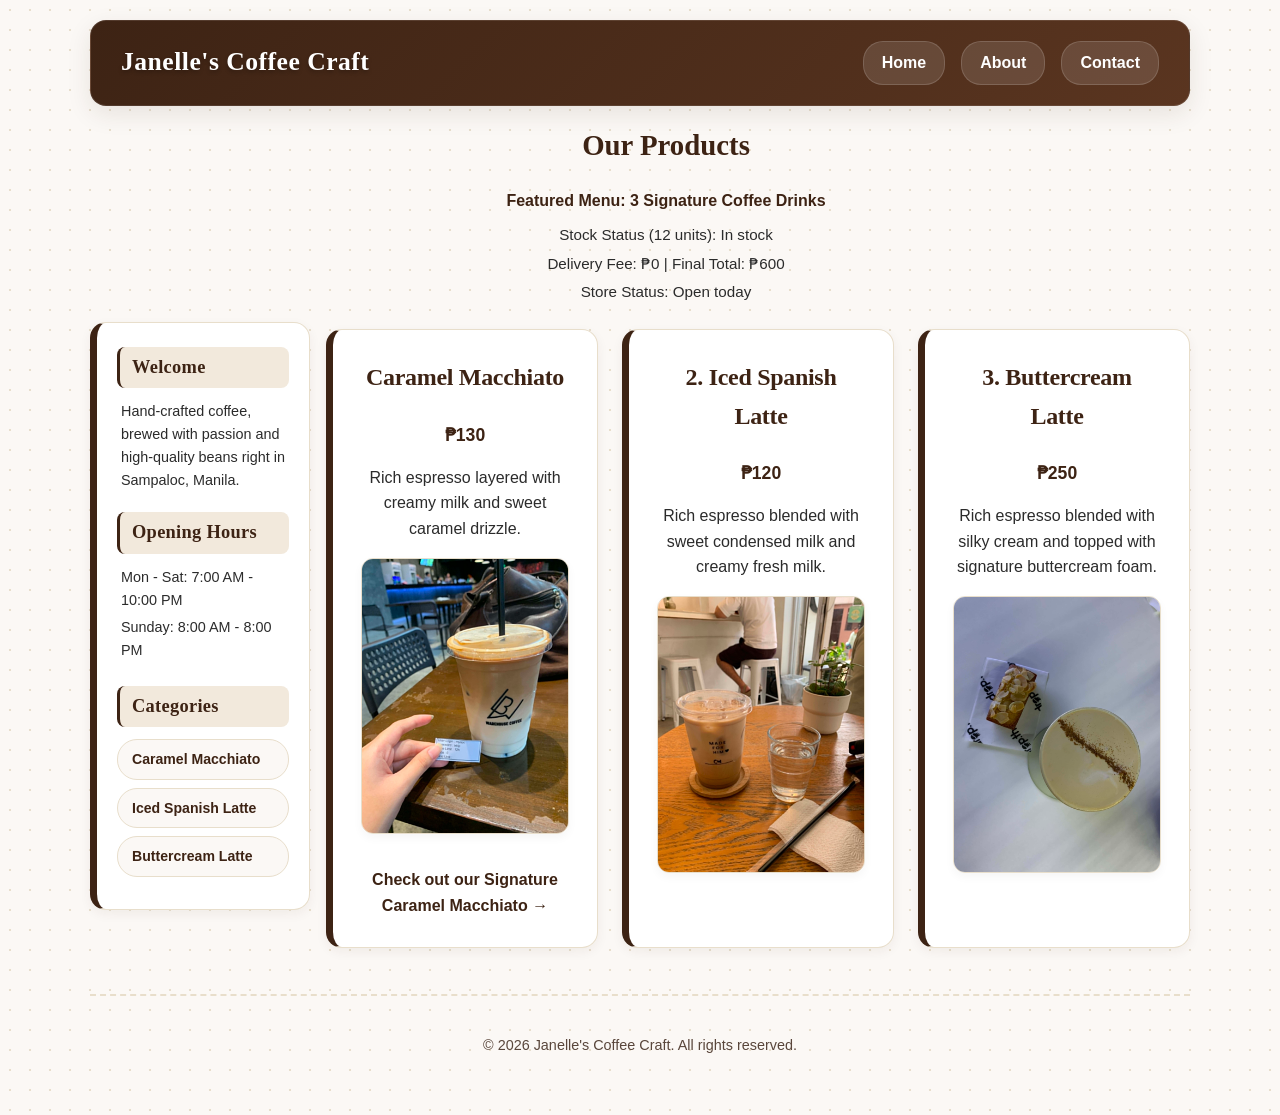
==== commit ec677d2d: "Fix title centering alignment above product cards and finalize index.html" ====
--- a/index.html
+++ b/index.html
@@ -23,7 +23,7 @@
     </header>
 
     <!-- Grid Area: side (Direct child of .page) -->
-    <aside>
+    <aside style="margin-top: 0;">
       <div class="aside-welcome">
         <h3>Welcome</h3>
         <p>Hand-crafted coffee, brewed with passion and high-quality beans right in Sampaloc, Manila.</p>
@@ -43,17 +43,27 @@
 
     <!-- Grid Area: main -->
     <main>
-      <h2 class="section-title">Our Products</h2>
+      <!-- Perfectly centered relative to the product cards by offsetting the sidebar width -->
+      <div style="text-align: center; margin-bottom: 25px; margin-left: -110px;">
+        <h2 class="section-title">Our Products</h2>
 
-      <!-- JS Computed Calculation Display -->
-      <p id="review-count" style="font-weight: bold; color: var(--brand-color); text-align: center; margin-bottom: 20px;"></p>
+        <!-- JS Computed Calculation Display -->
+        <p id="review-count" style="font-weight: bold; color: var(--brand-color); text-align: center; margin-bottom: 10px;"></p>
+
+        <!-- Activity 8.4 Decision Outputs -->
+        <div style="text-align: center; font-size: 0.95rem;">
+          <p id="stock-status" style="margin: 4px 0;"></p>
+          <p id="delivery-check" style="margin: 4px 0;"></p>
+          <p id="shop-status-note" style="margin: 4px 0;"></p>
+        </div>
+      </div>
 
       <!-- Flexbox container for side-by-side product cards -->
       <div class="product-grid">
 
         <!-- Coffee Item 1 -->
         <div class="product-card">
-          <h3>1. Caramel Macchiato</h3>
+          <h3>Caramel Macchiato</h3>
           <p class="product-price">₱130</p>
           <p>Rich espresso layered with creamy milk and sweet caramel drizzle.</p>
           <a href="products/caramel-macchiato.html">
@@ -89,7 +99,7 @@
 
   </div>
 
-  <!-- Activity 8.1 Linked Script -->
+  <!-- Activity 8.2 / 8.4 Linked Script -->
   <script src="script.js"></script>
 </body>
 </html>
--- a/style.css
+++ b/style.css
@@ -477,7 +477,7 @@
   }
 
   aside {
-    margin-top: 52px !important; /* Offsets section title to align sidebar top edge with product cards */
+    margin-top: 200px !important; /* Perfectly aligns sidebar top edge with the 3 coffee product cards */
     align-self: start;
   }
 }
